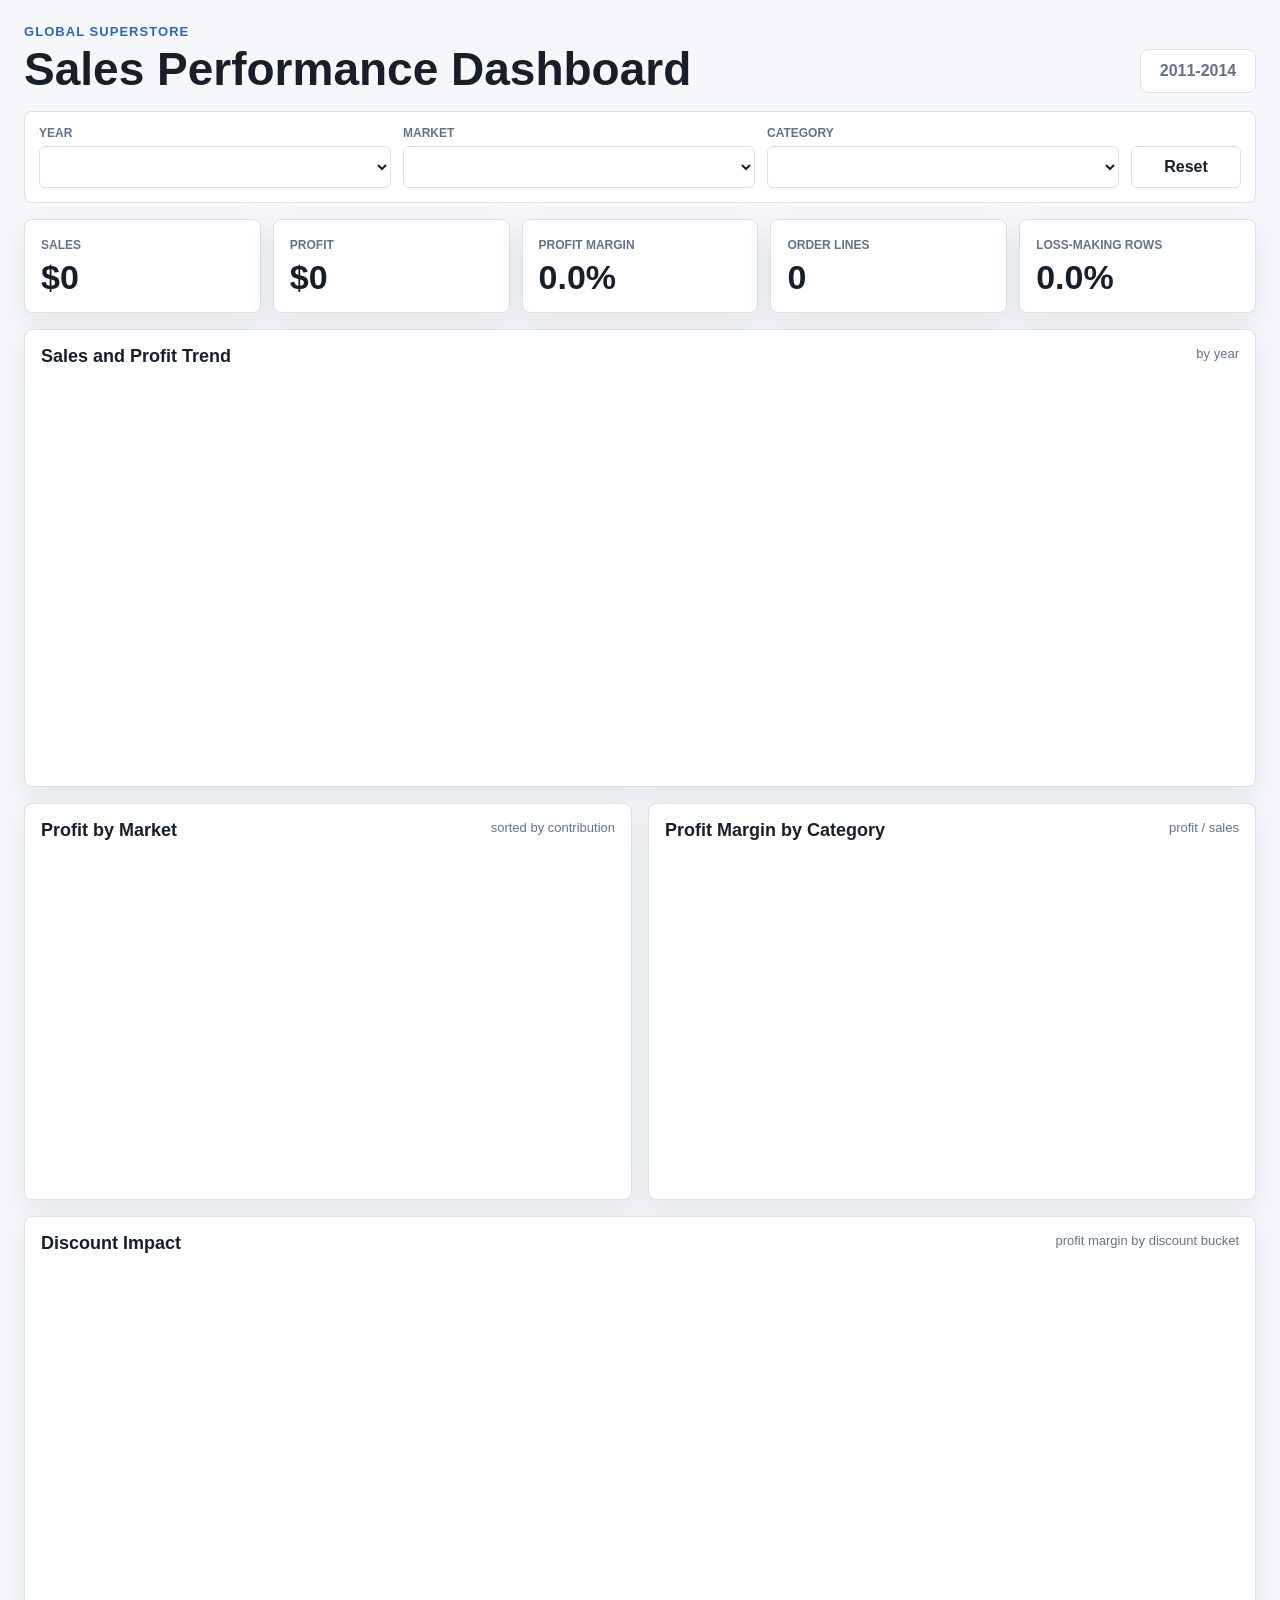
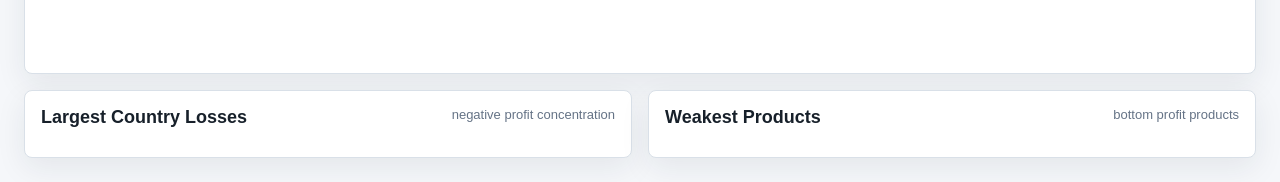
==== dashboard/index.html @ ae1334b9 "Add interactive SuperStore dashboard" ====
<!doctype html>
<html lang="en">
  <head>
    <meta charset="utf-8">
    <meta name="viewport" content="width=device-width, initial-scale=1">
    <title>SuperStore Sales Dashboard</title>
    <link rel="stylesheet" href="styles.css">
  </head>
  <body>
    <main class="app-shell">
      <header class="topbar">
        <div>
          <p class="eyebrow">Global SuperStore</p>
          <h1>Sales Performance Dashboard</h1>
        </div>
        <div class="period-badge" id="periodBadge">2011-2014</div>
      </header>

      <section class="filters" aria-label="Dashboard filters">
        <label>
          Year
          <select id="yearFilter"></select>
        </label>
        <label>
          Market
          <select id="marketFilter"></select>
        </label>
        <label>
          Category
          <select id="categoryFilter"></select>
        </label>
        <button type="button" id="resetFilters" title="Reset filters">Reset</button>
      </section>

      <section class="kpi-grid" aria-label="Key metrics">
        <article class="kpi">
          <span>Sales</span>
          <strong id="salesKpi">$0</strong>
        </article>
        <article class="kpi">
          <span>Profit</span>
          <strong id="profitKpi">$0</strong>
        </article>
        <article class="kpi">
          <span>Profit Margin</span>
          <strong id="marginKpi">0.0%</strong>
        </article>
        <article class="kpi">
          <span>Order Lines</span>
          <strong id="ordersKpi">0</strong>
        </article>
        <article class="kpi">
          <span>Loss-Making Rows</span>
          <strong id="lossRowsKpi">0.0%</strong>
        </article>
      </section>

      <section class="dashboard-grid">
        <article class="panel wide">
          <div class="panel-heading">
            <h2>Sales and Profit Trend</h2>
            <span>by year</span>
          </div>
          <div id="trendChart" class="chart chart-tall"></div>
        </article>

        <article class="panel">
          <div class="panel-heading">
            <h2>Profit by Market</h2>
            <span>sorted by contribution</span>
          </div>
          <div id="marketChart" class="chart"></div>
        </article>

        <article class="panel">
          <div class="panel-heading">
            <h2>Profit Margin by Category</h2>
            <span>profit / sales</span>
          </div>
          <div id="categoryChart" class="chart"></div>
        </article>

        <article class="panel wide">
          <div class="panel-heading">
            <h2>Discount Impact</h2>
            <span>profit margin by discount bucket</span>
          </div>
          <div id="discountChart" class="chart chart-tall"></div>
        </article>

        <article class="panel">
          <div class="panel-heading">
            <h2>Largest Country Losses</h2>
            <span>negative profit concentration</span>
          </div>
          <div id="countryTable" class="table-wrap"></div>
        </article>

        <article class="panel">
          <div class="panel-heading">
            <h2>Weakest Products</h2>
            <span>bottom profit products</span>
          </div>
          <div id="productTable" class="table-wrap"></div>
        </article>
      </section>
    </main>

    <script src="data.js"></script>
    <script src="app.js"></script>
  </body>
</html>
---- dashboard/styles.css ----
:root {
  --bg: #f5f7fa;
  --panel: #ffffff;
  --ink: #17202a;
  --muted: #657386;
  --line: #d9e0e8;
  --blue: #2d67b4;
  --green: #238c5f;
  --red: #c44348;
  --orange: #d88934;
  --shadow: 0 10px 30px rgba(31, 42, 55, 0.08);
}

* {
  box-sizing: border-box;
}

body {
  margin: 0;
  background: var(--bg);
  color: var(--ink);
  font-family: Arial, Helvetica, sans-serif;
}

.app-shell {
  width: min(1440px, 100%);
  margin: 0 auto;
  padding: 24px;
}

.topbar {
  display: flex;
  align-items: flex-end;
  justify-content: space-between;
  gap: 24px;
  margin-bottom: 18px;
}

.eyebrow {
  margin: 0 0 6px;
  color: var(--blue);
  font-size: 13px;
  font-weight: 700;
  letter-spacing: 0.08em;
  text-transform: uppercase;
}

h1,
h2 {
  margin: 0;
  letter-spacing: 0;
}

h1 {
  font-size: clamp(28px, 4vw, 46px);
  line-height: 1.05;
}

h2 {
  font-size: 18px;
  line-height: 1.2;
}

.period-badge {
  min-width: 116px;
  padding: 12px 16px;
  border: 1px solid var(--line);
  border-radius: 8px;
  background: var(--panel);
  color: var(--muted);
  font-weight: 700;
  text-align: center;
}

.filters {
  display: grid;
  grid-template-columns: repeat(3, minmax(160px, 1fr)) 110px;
  gap: 12px;
  margin-bottom: 16px;
  padding: 14px;
  border: 1px solid var(--line);
  border-radius: 8px;
  background: var(--panel);
}

label {
  display: grid;
  gap: 6px;
  color: var(--muted);
  font-size: 12px;
  font-weight: 700;
  text-transform: uppercase;
}

select,
button {
  height: 42px;
  border: 1px solid var(--line);
  border-radius: 6px;
  background: #fff;
  color: var(--ink);
  font: inherit;
}

select {
  padding: 0 12px;
}

button {
  align-self: end;
  cursor: pointer;
  font-weight: 700;
}

button:hover {
  border-color: var(--blue);
  color: var(--blue);
}

.kpi-grid {
  display: grid;
  grid-template-columns: repeat(5, minmax(0, 1fr));
  gap: 12px;
  margin-bottom: 16px;
}

.kpi,
.panel {
  border: 1px solid var(--line);
  border-radius: 8px;
  background: var(--panel);
  box-shadow: var(--shadow);
}

.kpi {
  min-height: 94px;
  padding: 16px;
  display: grid;
  align-content: center;
  gap: 8px;
}

.kpi span {
  color: var(--muted);
  font-size: 12px;
  font-weight: 700;
  text-transform: uppercase;
}

.kpi strong {
  font-size: clamp(24px, 3vw, 34px);
  line-height: 1;
}

.dashboard-grid {
  display: grid;
  grid-template-columns: repeat(2, minmax(0, 1fr));
  gap: 16px;
}

.panel {
  min-width: 0;
  padding: 16px;
}

.panel.wide {
  grid-column: 1 / -1;
}

.panel-heading {
  display: flex;
  justify-content: space-between;
  gap: 16px;
  margin-bottom: 12px;
}

.panel-heading span {
  color: var(--muted);
  font-size: 13px;
  white-space: nowrap;
}

.chart {
  width: 100%;
  min-height: 330px;
}

.chart-tall {
  min-height: 390px;
}

svg {
  display: block;
  width: 100%;
  height: auto;
}

.axis-label,
.chart-label,
.table-wrap {
  color: var(--muted);
  font-size: 12px;
}

.table-wrap {
  overflow-x: auto;
}

table {
  width: 100%;
  border-collapse: collapse;
  font-size: 13px;
}

th,
td {
  padding: 10px 8px;
  border-bottom: 1px solid var(--line);
  text-align: left;
  vertical-align: top;
}

th {
  color: var(--muted);
  font-size: 11px;
  text-transform: uppercase;
}

td.num,
th.num {
  text-align: right;
}

.negative {
  color: var(--red);
  font-weight: 700;
}

.positive {
  color: var(--green);
  font-weight: 700;
}

@media (max-width: 980px) {
  .filters,
  .kpi-grid,
  .dashboard-grid {
    grid-template-columns: 1fr;
  }

  .topbar,
  .panel-heading {
    align-items: flex-start;
    flex-direction: column;
  }

  .panel-heading span {
    white-space: normal;
  }
}

@media (max-width: 560px) {
  .app-shell {
    padding: 14px;
  }

  .chart,
  .chart-tall {
    min-height: 280px;
  }
}
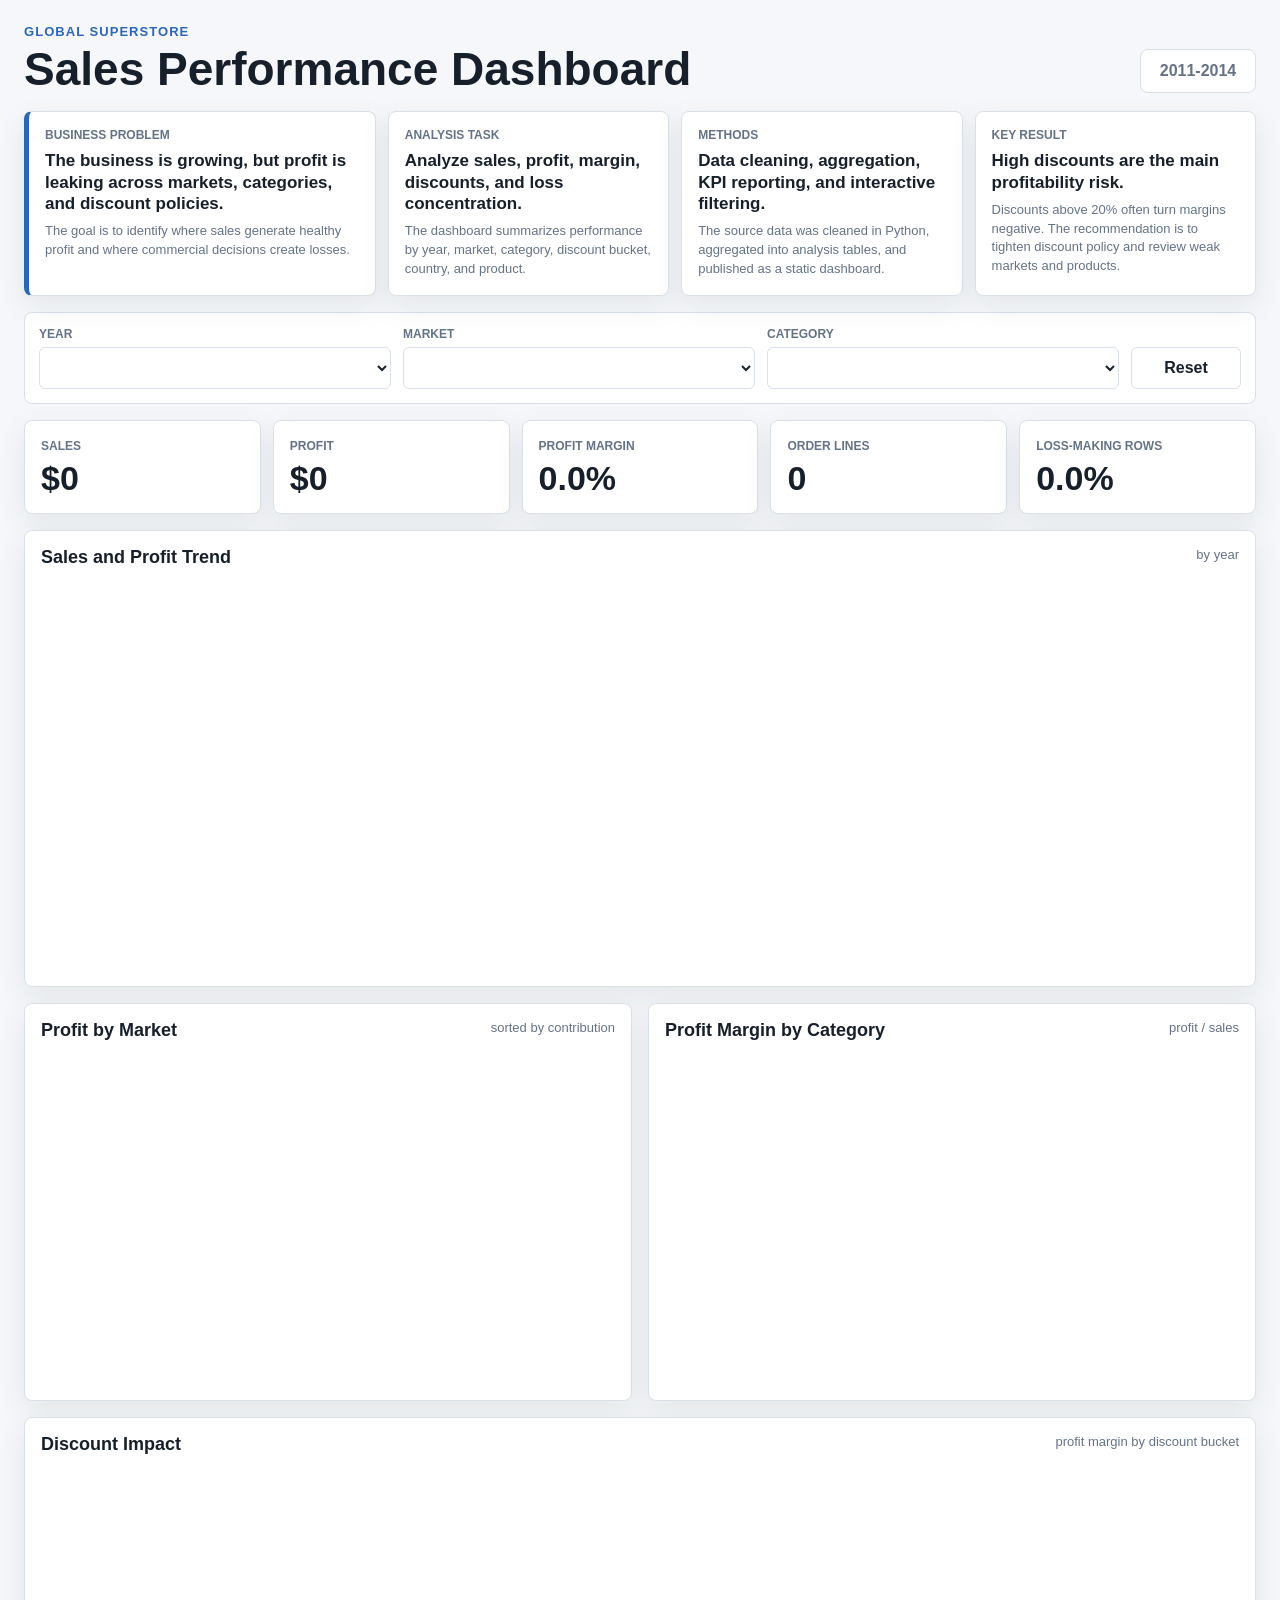
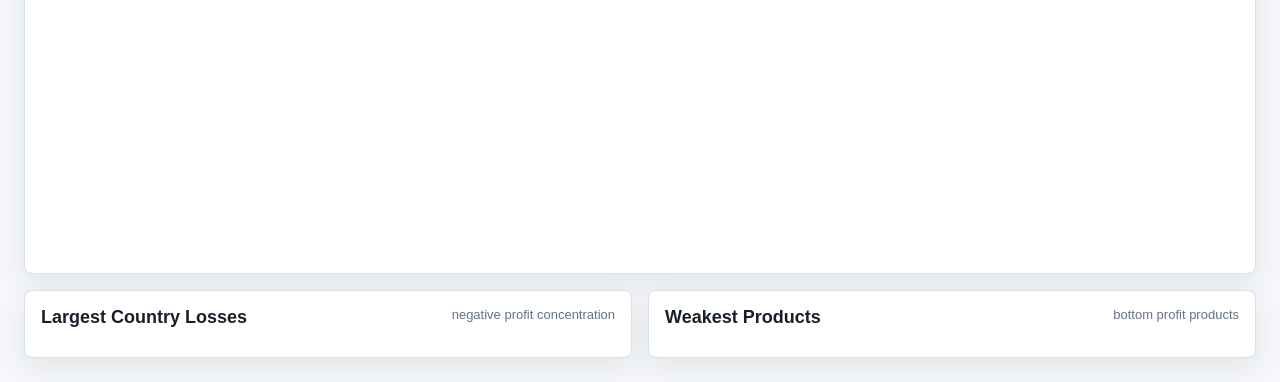
==== commit f1630dd5: "Clarify dashboard project context" ====
--- a/dashboard/index.html
+++ b/dashboard/index.html
@@ -15,6 +15,29 @@
         </div>
         <div class="period-badge" id="periodBadge">2011-2014</div>
       </header>
+
+      <section class="project-brief" aria-label="Project brief">
+        <article class="brief-card primary">
+          <div class="brief-label">Business Problem</div>
+          <div class="brief-title">The business is growing, but profit is leaking across markets, categories, and discount policies.</div>
+          <p class="brief-copy">The goal is to identify where sales generate healthy profit and where commercial decisions create losses.</p>
+        </article>
+        <article class="brief-card">
+          <div class="brief-label">Analysis Task</div>
+          <div class="brief-title">Analyze sales, profit, margin, discounts, and loss concentration.</div>
+          <p class="brief-copy">The dashboard summarizes performance by year, market, category, discount bucket, country, and product.</p>
+        </article>
+        <article class="brief-card">
+          <div class="brief-label">Methods</div>
+          <div class="brief-title">Data cleaning, aggregation, KPI reporting, and interactive filtering.</div>
+          <p class="brief-copy">The source data was cleaned in Python, aggregated into analysis tables, and published as a static dashboard.</p>
+        </article>
+        <article class="brief-card">
+          <div class="brief-label">Key Result</div>
+          <div class="brief-title">High discounts are the main profitability risk.</div>
+          <p class="brief-copy">Discounts above 20% often turn margins negative. The recommendation is to tighten discount policy and review weak markets and products.</p>
+        </article>
+      </section>
 
       <section class="filters" aria-label="Dashboard filters">
         <label>
--- a/dashboard/styles.css
+++ b/dashboard/styles.css
@@ -72,6 +72,48 @@
   text-align: center;
 }
 
+.project-brief {
+  display: grid;
+  grid-template-columns: 1.25fr repeat(3, minmax(0, 1fr));
+  gap: 12px;
+  margin-bottom: 16px;
+}
+
+.brief-card {
+  min-height: 142px;
+  padding: 16px;
+  border: 1px solid var(--line);
+  border-radius: 8px;
+  background: var(--panel);
+  box-shadow: var(--shadow);
+}
+
+.brief-card.primary {
+  border-left: 5px solid var(--blue);
+}
+
+.brief-label {
+  margin-bottom: 8px;
+  color: var(--muted);
+  font-size: 12px;
+  font-weight: 700;
+  text-transform: uppercase;
+}
+
+.brief-title {
+  margin-bottom: 8px;
+  font-size: 17px;
+  font-weight: 700;
+  line-height: 1.25;
+}
+
+.brief-copy {
+  margin: 0;
+  color: var(--muted);
+  font-size: 13px;
+  line-height: 1.45;
+}
+
 .filters {
   display: grid;
   grid-template-columns: repeat(3, minmax(160px, 1fr)) 110px;
@@ -244,7 +286,8 @@
 @media (max-width: 980px) {
   .filters,
   .kpi-grid,
-  .dashboard-grid {
+  .dashboard-grid,
+  .project-brief {
     grid-template-columns: 1fr;
   }
 
